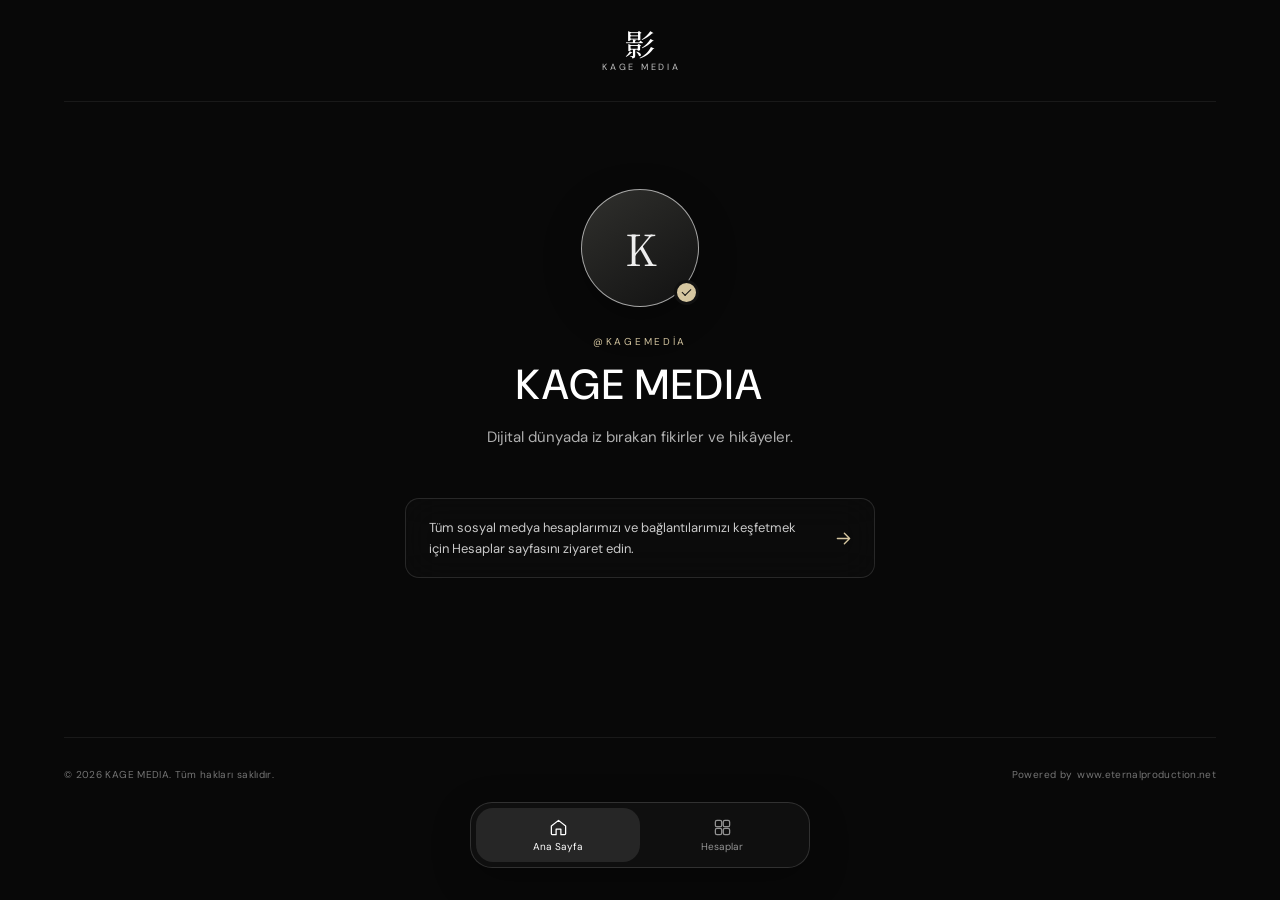
==== hesaplar/index.html @ 7bbf3222 "Add separate Instagram accounts page" ====
<!doctype html>
<html lang="tr">
  <head>
    <meta charset="UTF-8" />
    <meta name="viewport" content="width=device-width, initial-scale=1, viewport-fit=cover" />
    <meta name="theme-color" content="#080808" />
    <meta name="description" content="KAGE MEDIA resmi profil ve bağlantıları." />
    <meta property="og:type" content="website" />
    <meta property="og:title" content="KAGE MEDIA" />
    <meta property="og:description" content="KAGE MEDIA resmi profil ve bağlantıları." />
    <meta property="og:image" content="" />
    <link rel="icon" type="image/svg+xml" href="../assets/favicon.svg" />
    <link rel="preconnect" href="https://fonts.googleapis.com" />
    <link rel="preconnect" href="https://fonts.gstatic.com" crossorigin />
    <link href="https://fonts.googleapis.com/css2?family=DM+Sans:wght@400;500;600;700&family=Noto+Serif+JP:wght@500;600&display=swap" rel="stylesheet" />
    <link rel="stylesheet" href="../styles.css" />
    <title>KAGE MEDIA</title>
  </head>
  <body>
    <div class="backdrop" aria-hidden="true"></div>
    <div class="shade" aria-hidden="true"></div>
    <div class="page-shell">
      <header class="topbar">
        <a class="wordmark home-route" href="../" aria-label="Ana sayfa">
          <span class="wordmark-symbol"></span>
          <span class="wordmark-caption"></span>
        </a>
      </header>

      <main id="main-content" tabindex="-1">
        <section class="view" id="home-view" aria-labelledby="profile-name" data-view="home" hidden>
          <div class="hero">
            <div class="avatar-wrap">
              <div class="avatar-fallback" aria-hidden="true"></div>
              <img class="avatar" alt="" />
              <span class="verified-mark" aria-label="Doğrulanmış profil" hidden></span>
            </div>
            <p class="eyebrow profile-username"></p>
            <h1 id="profile-name" class="profile-name"></h1>
            <p class="profile-description"></p>
            <a class="discover-link accounts-route" href="./">
              <span class="discover-copy"></span>
              <span class="arrow-icon" aria-hidden="true"></span>
            </a>
          </div>
        </section>

        <section class="view is-active" id="accounts-view" aria-labelledby="accounts-title" data-view="accounts">
          <div class="accounts-heading">
            <p class="eyebrow accounts-kicker"></p>
            <h1 id="accounts-title" class="accounts-title"></h1>
            <p class="accounts-description"></p>
          </div>
          <div class="account-list" aria-live="polite"></div>
          <p class="empty-state" hidden></p>
        </section>
      </main>

      <footer class="site-footer">
        <span class="copyright"></span>
        <span class="powered-by-group">
          <span class="powered-label"></span>
          <a class="powered-by" target="_blank" rel="noreferrer"></a>
        </span>
      </footer>
    </div>

    <nav class="bottom-nav" aria-label="Ana gezinme">
      <a class="nav-item home-route" href="../">
        <span class="nav-icon home-icon" aria-hidden="true"></span>
        <span class="nav-label nav-home"></span>
      </a>
      <a class="nav-item is-selected accounts-route" href="./" aria-current="page">
        <span class="nav-icon accounts-icon" aria-hidden="true"></span>
        <span class="nav-label nav-accounts"></span>
      </a>
    </nav>
    <noscript>Bu sayfanın görüntülenmesi için JavaScript etkin olmalıdır.</noscript>
    <script type="module" src="../app.js"></script>
  </body>
</html>
---- styles.css ----
@import url("https://fonts.googleapis.com/css2?family=DM+Sans:wght@400;500;600;700&family=Noto+Serif+JP:wght@500;600&display=swap");
:root{color-scheme:dark;--background:#080808;--surface:#111;--text:#fff;--muted:#a0a0a0;--accent:#d5c6a0;--border:rgba(255,255,255,.12);font-family:"DM Sans",sans-serif;font-synthesis:none;text-rendering:optimizeLegibility;-webkit-font-smoothing:antialiased;font-optical-sizing:auto}
*{box-sizing:border-box}html{min-height:100%;background:var(--background);scroll-behavior:smooth}body{margin:0;min-height:100svh;color:var(--text);background:var(--background);overflow-x:hidden}.backdrop,.shade{position:fixed;inset:-3%;pointer-events:none}.backdrop{z-index:0;background-image:var(--bg-image);background-repeat:no-repeat;background-size:cover;background-position:var(--bg-x) var(--bg-y);transform:scale(var(--bg-zoom));filter:blur(var(--bg-blur)) saturate(var(--bg-saturation));will-change:transform}.shade{z-index:1;inset:0;background:rgba(8,8,8,var(--shade))}.page-shell{position:relative;z-index:2;min-height:100svh;max-width:1440px;margin:auto;padding:0 clamp(22px,5vw,76px) calc(90px + env(safe-area-inset-bottom,0px));display:flex;flex-direction:column}.topbar{height:102px;display:flex;align-items:center;justify-content:center;position:relative;border-bottom:1px solid rgba(255,255,255,.07)}.wordmark{color:var(--text);text-decoration:none;display:flex;flex-direction:column;align-items:center;gap:3px}.wordmark-symbol{font-family:"Noto Serif JP",serif;font-size:30px;line-height:1;font-weight:500;letter-spacing:.02em}.wordmark-caption{font-size:9px;letter-spacing:.3em;margin-left:.3em;color:rgba(255,255,255,.75)}main{flex:1;display:grid;place-items:center;padding:58px 0 74px}.view{width:100%;animation:appear .48s ease both}.view[hidden]{display:none}.hero{max-width:530px;margin:0 auto;text-align:center;display:flex;flex-direction:column;align-items:center}.avatar-wrap{width:118px;height:118px;position:relative;margin-bottom:27px}.avatar,.avatar-fallback{position:absolute;inset:0;width:100%;height:100%;border-radius:50%;object-fit:cover;border:1px solid rgba(255,255,255,.6);box-shadow:0 12px 38px rgba(0,0,0,.3)}.avatar-fallback{display:grid;place-items:center;background:linear-gradient(145deg,#30302d,#111);color:#eee;font-family:"Noto Serif JP",serif;font-size:43px}.avatar[hidden]{display:none}.verified-mark{position:absolute;width:25px;height:25px;right:0;bottom:2px;border-radius:50%;display:grid;place-items:center;background:var(--accent);color:#111;border:3px solid #111}.verified-mark[hidden]{display:none}.verified-mark:after{content:"";width:8px;height:4px;border-left:1.5px solid;border-bottom:1.5px solid;transform:rotate(-45deg) translate(1px,-1px)}.eyebrow{font-size:10px;line-height:1.5;letter-spacing:.27em;color:var(--accent);margin:0 0 12px;text-transform:uppercase}.profile-username:empty{display:none}.profile-name{font-size:clamp(28px,5vw,42px);line-height:1.12;letter-spacing:.045em;font-weight:500;margin:0}.profile-description{max-width:410px;margin:16px 0 0;color:rgba(255,255,255,.68);font-size:15px;line-height:1.8}.discover-link{margin-top:47px;width:min(100%,470px);min-height:78px;padding:18px 20px 18px 23px;border:1px solid var(--border);border-radius:14px;background:rgba(15,15,15,.48);backdrop-filter:blur(18px);-webkit-backdrop-filter:blur(18px);color:var(--text);display:flex;align-items:center;justify-content:space-between;gap:20px;text-align:left;font:inherit;text-decoration:none;cursor:pointer;transition:background .2s,border-color .2s,transform .2s}.discover-link:hover{background:rgba(255,255,255,.08);border-color:rgba(255,255,255,.3);transform:translateY(-2px)}.discover-copy{font-size:13px;line-height:1.65;color:rgba(255,255,255,.78)}.arrow-icon{width:21px;height:21px;flex:0 0 21px;color:var(--accent)}.arrow-icon svg,.nav-icon svg,.account-icon svg,.account-arrow svg,.account-verified svg{width:100%;height:100%}.accounts-heading{text-align:center;margin:0 auto 33px}.accounts-title{font-size:clamp(30px,5vw,42px);font-weight:500;letter-spacing:.015em;margin:0}.accounts-description{font-size:14px;line-height:1.7;color:rgba(255,255,255,.62);margin:12px auto 0;max-width:430px}.account-list{width:min(100%,520px);margin:0 auto;display:grid;gap:11px}.account-card{min-height:78px;padding:15px 19px;display:flex;align-items:center;gap:16px;text-decoration:none;color:var(--text);border:1px solid var(--border);border-radius:14px;background:rgba(17,17,17,.59);backdrop-filter:blur(18px);-webkit-backdrop-filter:blur(18px);transition:transform .2s,border-color .2s,background .2s}.account-card:hover{transform:translateY(-2px);border-color:rgba(255,255,255,.3);background:rgba(255,255,255,.08)}.account-icon{width:40px;height:40px;flex:0 0 40px;display:grid;place-items:center;color:var(--accent);border:1px solid var(--border);border-radius:50%;padding:10px}.account-details{display:flex;flex-direction:column;gap:4px;min-width:0;flex:1}.account-platform{display:flex;align-items:center;gap:7px;font-size:14px;font-weight:600}.account-subtitle{font-size:12px;color:var(--muted);overflow:hidden;text-overflow:ellipsis;white-space:nowrap}.account-arrow{width:17px;height:17px;color:rgba(255,255,255,.45)}.account-verified{color:var(--accent);width:14px;height:14px}.empty-state{width:min(100%,520px);margin:0 auto;padding:25px;text-align:center;color:var(--muted);border:1px solid var(--border);border-radius:14px;background:rgba(17,17,17,.42);font-size:13px}.site-footer{min-height:73px;display:flex;justify-content:space-between;align-items:center;border-top:1px solid rgba(255,255,255,.07);gap:18px;padding-bottom:env(safe-area-inset-bottom,0px);font-size:10px;letter-spacing:.035em;color:rgba(255,255,255,.44)}.powered-by-group{display:flex;align-items:center;gap:5px}.powered-by,.powered-label{color:inherit;text-decoration:none}.powered-by:hover{color:var(--text)}.powered-by[hidden]{display:none}.bottom-nav{position:fixed;z-index:5;bottom:calc(20px + env(safe-area-inset-bottom,0px));left:50%;transform:translateX(-50%);width:min(340px,calc(100% - 36px));height:66px;border:1px solid rgba(255,255,255,.14);border-radius:22px;background:rgba(19,19,19,.77);backdrop-filter:blur(24px);-webkit-backdrop-filter:blur(24px);display:grid;grid-template-columns:1fr 1fr;padding:5px;box-shadow:0 12px 38px rgba(0,0,0,.28)}.nav-item{border:0;border-radius:17px;background:transparent;color:rgba(255,255,255,.55);display:flex;flex-direction:column;align-items:center;justify-content:center;gap:4px;font:inherit;text-decoration:none;cursor:pointer;transition:background .2s,color .2s}.nav-item.is-selected{background:rgba(255,255,255,.095);color:var(--text)}.nav-icon{width:19px;height:19px}.nav-label{font-size:10px;line-height:1.2}.nav-item:focus-visible,.discover-link:focus-visible,.account-card:focus-visible{outline:2px solid var(--accent);outline-offset:3px}noscript{position:relative;z-index:6;color:var(--text);text-align:center;padding:20px}
@keyframes appear{from{opacity:0;transform:translateY(7px)}to{opacity:1;transform:translateY(0)}}
@media(min-width:900px){main{padding-bottom:110px}.bottom-nav{bottom:32px}.hero{transform:translateY(-10px)}}
@media(max-width:600px){.page-shell{padding:0 23px calc(90px + env(safe-area-inset-bottom,0px))}.topbar{height:82px}main{padding:48px 0 122px}.avatar-wrap{width:104px;height:104px;margin-bottom:24px}.profile-name{font-size:30px}.profile-description{font-size:14px;margin-top:13px}.discover-link{margin-top:35px;padding:16px 17px;min-height:74px}.discover-copy{font-size:12px}.accounts-heading{margin-bottom:25px}.accounts-title{font-size:32px}.accounts-description{font-size:13px}.site-footer{font-size:9px;min-height:59px;padding-bottom:env(safe-area-inset-bottom,0px)}.bottom-nav{bottom:calc(12px + env(safe-area-inset-bottom,0px));height:64px}}
@media(prefers-reduced-motion:reduce){*,*::before,*::after{scroll-behavior:auto!important;animation-duration:.01ms!important;animation-iteration-count:1!important;transition-duration:.01ms!important}}
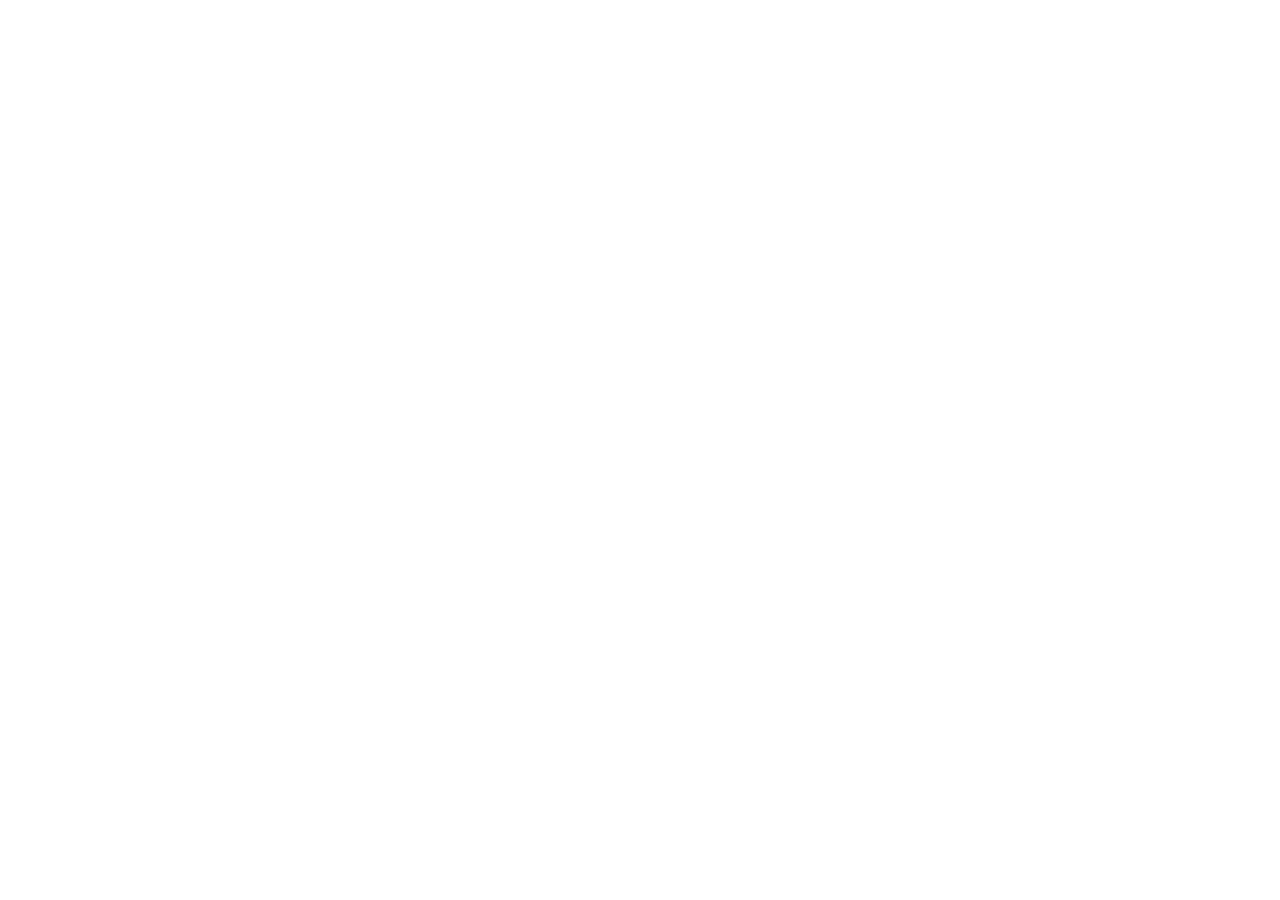
==== commit dc6c55d0: "Fix account page asset paths" ====
--- a/hesaplar/index.html
+++ b/hesaplar/index.html
@@ -3,17 +3,25 @@
   <head>
     <meta charset="UTF-8" />
     <meta name="viewport" content="width=device-width, initial-scale=1, viewport-fit=cover" />
+    <script>
+      (() => {
+        const rootPath = location.pathname.replace(/hesaplar\/?$/, "");
+        const base = document.createElement("base");
+        base.href = `${location.origin}${rootPath.endsWith("/") ? rootPath : `${rootPath}/`}`;
+        document.head.append(base);
+      })();
+    </script>
     <meta name="theme-color" content="#080808" />
     <meta name="description" content="KAGE MEDIA resmi profil ve bağlantıları." />
     <meta property="og:type" content="website" />
     <meta property="og:title" content="KAGE MEDIA" />
     <meta property="og:description" content="KAGE MEDIA resmi profil ve bağlantıları." />
     <meta property="og:image" content="" />
-    <link rel="icon" type="image/svg+xml" href="../assets/favicon.svg" />
+    <link rel="icon" type="image/svg+xml" href="assets/favicon.svg" />
     <link rel="preconnect" href="https://fonts.googleapis.com" />
     <link rel="preconnect" href="https://fonts.gstatic.com" crossorigin />
     <link href="https://fonts.googleapis.com/css2?family=DM+Sans:wght@400;500;600;700&family=Noto+Serif+JP:wght@500;600&display=swap" rel="stylesheet" />
-    <link rel="stylesheet" href="../styles.css" />
+    <link rel="stylesheet" href="styles.css" />
     <title>KAGE MEDIA</title>
   </head>
   <body>
@@ -21,7 +29,7 @@
     <div class="shade" aria-hidden="true"></div>
     <div class="page-shell">
       <header class="topbar">
-        <a class="wordmark home-route" href="../" aria-label="Ana sayfa">
+        <a class="wordmark home-route" href="./" aria-label="Ana sayfa">
           <span class="wordmark-symbol"></span>
           <span class="wordmark-caption"></span>
         </a>
@@ -38,7 +46,7 @@
             <p class="eyebrow profile-username"></p>
             <h1 id="profile-name" class="profile-name"></h1>
             <p class="profile-description"></p>
-            <a class="discover-link accounts-route" href="./">
+            <a class="discover-link accounts-route" href="hesaplar/">
               <span class="discover-copy"></span>
               <span class="arrow-icon" aria-hidden="true"></span>
             </a>
@@ -66,16 +74,16 @@
     </div>
 
     <nav class="bottom-nav" aria-label="Ana gezinme">
-      <a class="nav-item home-route" href="../">
+      <a class="nav-item home-route" href="./">
         <span class="nav-icon home-icon" aria-hidden="true"></span>
         <span class="nav-label nav-home"></span>
       </a>
-      <a class="nav-item is-selected accounts-route" href="./" aria-current="page">
+      <a class="nav-item is-selected accounts-route" href="hesaplar/" aria-current="page">
         <span class="nav-icon accounts-icon" aria-hidden="true"></span>
         <span class="nav-label nav-accounts"></span>
       </a>
     </nav>
     <noscript>Bu sayfanın görüntülenmesi için JavaScript etkin olmalıdır.</noscript>
-    <script type="module" src="../app.js"></script>
+    <script type="module" src="app.js"></script>
   </body>
 </html>
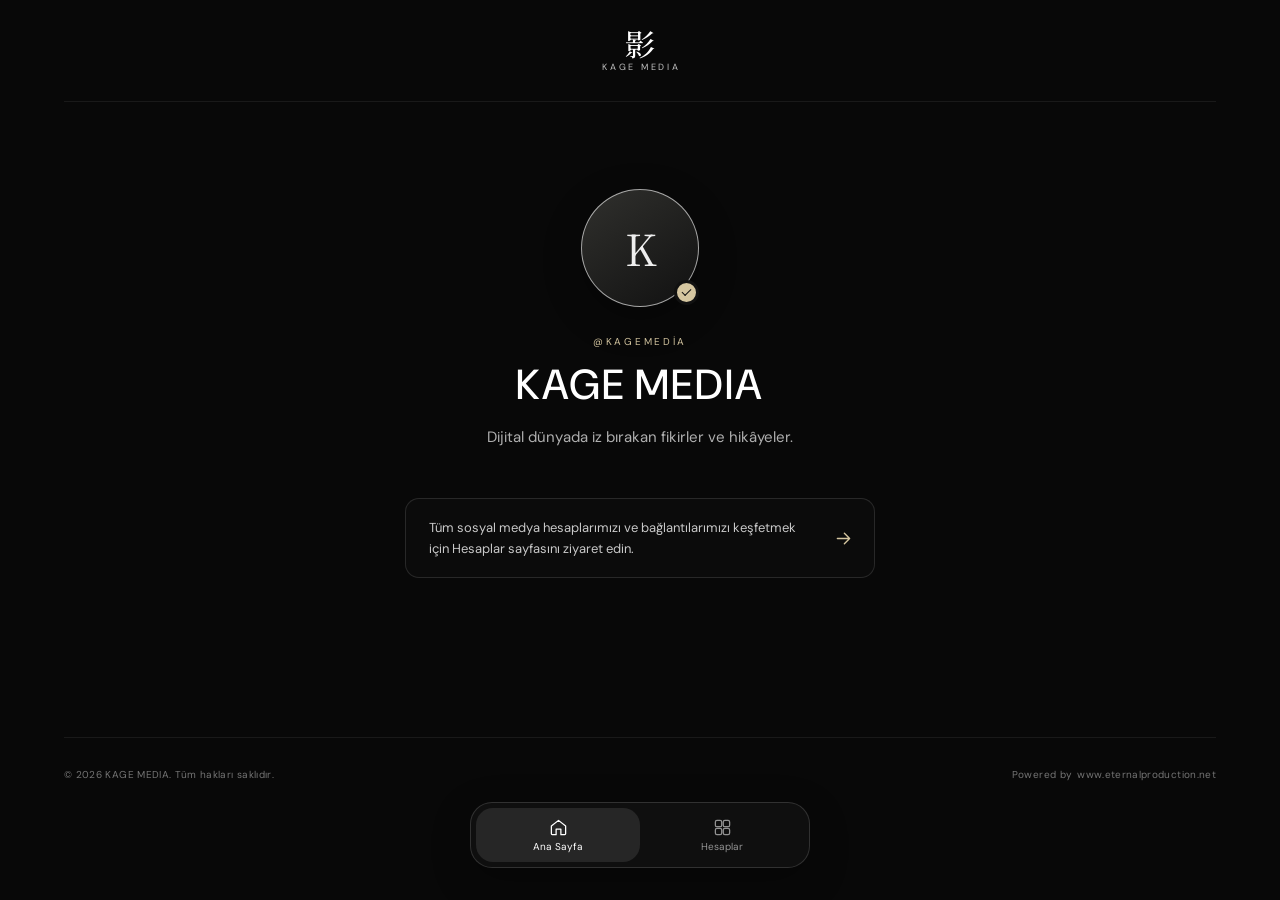
==== commit ac1f6d52: "Fix account page asset paths" ====
--- a/hesaplar/index.html
+++ b/hesaplar/index.html
@@ -1,89 +1,82 @@
-<!doctype html>
-<html lang="tr">
-  <head>
-    <meta charset="UTF-8" />
-    <meta name="viewport" content="width=device-width, initial-scale=1, viewport-fit=cover" />
-    <script>
-      (() => {
-        const rootPath = location.pathname.replace(/hesaplar\/?$/, "");
-        const base = document.createElement("base");
-        base.href = `${location.origin}${rootPath.endsWith("/") ? rootPath : `${rootPath}/`}`;
-        document.head.append(base);
-      })();
-    </script>
-    <meta name="theme-color" content="#080808" />
-    <meta name="description" content="KAGE MEDIA resmi profil ve bağlantıları." />
-    <meta property="og:type" content="website" />
-    <meta property="og:title" content="KAGE MEDIA" />
-    <meta property="og:description" content="KAGE MEDIA resmi profil ve bağlantıları." />
-    <meta property="og:image" content="" />
-    <link rel="icon" type="image/svg+xml" href="assets/favicon.svg" />
-    <link rel="preconnect" href="https://fonts.googleapis.com" />
-    <link rel="preconnect" href="https://fonts.gstatic.com" crossorigin />
-    <link href="https://fonts.googleapis.com/css2?family=DM+Sans:wght@400;500;600;700&family=Noto+Serif+JP:wght@500;600&display=swap" rel="stylesheet" />
-    <link rel="stylesheet" href="styles.css" />
-    <title>KAGE MEDIA</title>
-  </head>
-  <body>
-    <div class="backdrop" aria-hidden="true"></div>
-    <div class="shade" aria-hidden="true"></div>
-    <div class="page-shell">
-      <header class="topbar">
-        <a class="wordmark home-route" href="./" aria-label="Ana sayfa">
-          <span class="wordmark-symbol"></span>
-          <span class="wordmark-caption"></span>
-        </a>
-      </header>
-
-      <main id="main-content" tabindex="-1">
-        <section class="view" id="home-view" aria-labelledby="profile-name" data-view="home" hidden>
-          <div class="hero">
-            <div class="avatar-wrap">
-              <div class="avatar-fallback" aria-hidden="true"></div>
-              <img class="avatar" alt="" />
-              <span class="verified-mark" aria-label="Doğrulanmış profil" hidden></span>
-            </div>
-            <p class="eyebrow profile-username"></p>
-            <h1 id="profile-name" class="profile-name"></h1>
-            <p class="profile-description"></p>
-            <a class="discover-link accounts-route" href="hesaplar/">
-              <span class="discover-copy"></span>
-              <span class="arrow-icon" aria-hidden="true"></span>
-            </a>
-          </div>
-        </section>
-
-        <section class="view is-active" id="accounts-view" aria-labelledby="accounts-title" data-view="accounts">
-          <div class="accounts-heading">
-            <p class="eyebrow accounts-kicker"></p>
-            <h1 id="accounts-title" class="accounts-title"></h1>
-            <p class="accounts-description"></p>
-          </div>
-          <div class="account-list" aria-live="polite"></div>
-          <p class="empty-state" hidden></p>
-        </section>
-      </main>
-
-      <footer class="site-footer">
-        <span class="copyright"></span>
-        <span class="powered-by-group">
-          <span class="powered-label"></span>
-          <a class="powered-by" target="_blank" rel="noreferrer"></a>
-        </span>
-      </footer>
-    </div>
-
-    <nav class="bottom-nav" aria-label="Ana gezinme">
-      <a class="nav-item home-route" href="./">
-        <span class="nav-icon home-icon" aria-hidden="true"></span>
-        <span class="nav-label nav-home"></span>
-      </a>
-      <a class="nav-item is-selected accounts-route" href="hesaplar/" aria-current="page">
-        <span class="nav-icon accounts-icon" aria-hidden="true"></span>
-        <span class="nav-label nav-accounts"></span>
-      </a>
-    </nav>
-    <noscript>Bu sayfanın görüntülenmesi için JavaScript etkin olmalıdır.</noscript>
-    <script type="module" src="app.js"></script>
-  </body>
-</html>
+<!doctype html>
+<html lang="tr">
+  <head>
+    <meta charset="UTF-8" />
+    <meta name="viewport" content="width=device-width, initial-scale=1, viewport-fit=cover" />
+    <meta name="theme-color" content="#080808" />
+    <meta name="description" content="KAGE MEDIA resmi profil ve bağlantıları." />
+    <meta property="og:type" content="website" />
+    <meta property="og:title" content="KAGE MEDIA" />
+    <meta property="og:description" content="KAGE MEDIA resmi profil ve bağlantıları." />
+    <meta property="og:image" content="" />
+    <link rel="icon" type="image/svg+xml" href="../assets/favicon.svg" />
+    <link rel="preconnect" href="https://fonts.googleapis.com" />
+    <link rel="preconnect" href="https://fonts.gstatic.com" crossorigin />
+    <link href="https://fonts.googleapis.com/css2?family=DM+Sans:wght@400;500;600;700&family=Noto+Serif+JP:wght@500;600&display=swap" rel="stylesheet" />
+    <link rel="stylesheet" href="../styles.css" />
+    <title>KAGE MEDIA</title>
+  </head>
+  <body>
+    <div class="backdrop" aria-hidden="true"></div>
+    <div class="shade" aria-hidden="true"></div>
+    <div class="page-shell">
+      <header class="topbar">
+        <a class="wordmark home-route" href="../" aria-label="Ana sayfa">
+          <span class="wordmark-symbol"></span>
+          <span class="wordmark-caption"></span>
+        </a>
+      </header>
+
+      <main id="main-content" tabindex="-1">
+        <section class="view" id="home-view" aria-labelledby="profile-name" data-view="home" hidden>
+          <div class="hero">
+            <div class="avatar-wrap">
+              <div class="avatar-fallback" aria-hidden="true"></div>
+              <img class="avatar" alt="" />
+              <span class="verified-mark" aria-label="Doğrulanmış profil" hidden></span>
+            </div>
+            <p class="eyebrow profile-username"></p>
+            <h1 id="profile-name" class="profile-name"></h1>
+            <p class="profile-description"></p>
+            <a class="discover-link accounts-route" href="./">
+              <span class="discover-copy"></span>
+              <span class="arrow-icon" aria-hidden="true"></span>
+            </a>
+          </div>
+        </section>
+
+        <section class="view is-active" id="accounts-view" aria-labelledby="accounts-title" data-view="accounts">
+          <div class="accounts-heading">
+            <p class="eyebrow accounts-kicker"></p>
+            <h1 id="accounts-title" class="accounts-title"></h1>
+            <p class="accounts-description"></p>
+          </div>
+          <div class="account-list" aria-live="polite"></div>
+          <p class="empty-state" hidden></p>
+        </section>
+      </main>
+
+      <footer class="site-footer">
+        <span class="copyright"></span>
+        <span class="powered-by-group">
+          <span class="powered-label"></span>
+          <a class="powered-by" target="_blank" rel="noreferrer"></a>
+        </span>
+      </footer>
+    </div>
+
+    <nav class="bottom-nav" aria-label="Ana gezinme">
+      <a class="nav-item home-route" href="../">
+        <span class="nav-icon home-icon" aria-hidden="true"></span>
+        <span class="nav-label nav-home"></span>
+      </a>
+      <a class="nav-item is-selected accounts-route" href="./" aria-current="page">
+        <span class="nav-icon accounts-icon" aria-hidden="true"></span>
+        <span class="nav-label nav-accounts"></span>
+      </a>
+    </nav>
+    <noscript>Bu sayfanın görüntülenmesi için JavaScript etkin olmalıdır.</noscript>
+    <script type="module" src="../app.js"></script>
+  </body>
+</html>
+
--- a/styles.css
+++ b/styles.css
@@ -0,0 +1,7 @@
+@import url("https://fonts.googleapis.com/css2?family=DM+Sans:wght@400;500;600;700&family=Noto+Serif+JP:wght@500;600&display=swap");
+:root{color-scheme:dark;--background:#080808;--surface:#111;--text:#fff;--muted:#a0a0a0;--accent:#d5c6a0;--border:rgba(255,255,255,.12);font-family:"DM Sans",sans-serif;font-synthesis:none;text-rendering:optimizeLegibility;-webkit-font-smoothing:antialiased;font-optical-sizing:auto}
+*{box-sizing:border-box}html{min-height:100%;background:var(--background);scroll-behavior:smooth}body{margin:0;min-height:100svh;color:var(--text);background:var(--background);overflow-x:hidden}.backdrop,.shade{position:fixed;inset:-3%;pointer-events:none}.backdrop{z-index:0;background-image:var(--bg-image);background-repeat:no-repeat;background-size:cover;background-position:var(--bg-x) var(--bg-y);transform:scale(var(--bg-zoom));filter:blur(var(--bg-blur)) saturate(var(--bg-saturation));will-change:transform}.shade{z-index:1;inset:0;background:rgba(8,8,8,var(--shade))}.page-shell{position:relative;z-index:2;min-height:100svh;max-width:1440px;margin:auto;padding:0 clamp(22px,5vw,76px) calc(90px + env(safe-area-inset-bottom,0px));display:flex;flex-direction:column}.topbar{height:102px;display:flex;align-items:center;justify-content:center;position:relative;border-bottom:1px solid rgba(255,255,255,.07)}.wordmark{color:var(--text);text-decoration:none;display:flex;flex-direction:column;align-items:center;gap:3px}.wordmark-symbol{font-family:"Noto Serif JP",serif;font-size:30px;line-height:1;font-weight:500;letter-spacing:.02em}.wordmark-caption{font-size:9px;letter-spacing:.3em;margin-left:.3em;color:rgba(255,255,255,.75)}main{flex:1;display:grid;place-items:center;padding:58px 0 74px}.view{width:100%;animation:appear .48s ease both}.view[hidden]{display:none}.hero{max-width:530px;margin:0 auto;text-align:center;display:flex;flex-direction:column;align-items:center}.avatar-wrap{width:118px;height:118px;position:relative;margin-bottom:27px}.avatar,.avatar-fallback{position:absolute;inset:0;width:100%;height:100%;border-radius:50%;object-fit:cover;border:1px solid rgba(255,255,255,.6);box-shadow:0 12px 38px rgba(0,0,0,.3)}.avatar-fallback{display:grid;place-items:center;background:linear-gradient(145deg,#30302d,#111);color:#eee;font-family:"Noto Serif JP",serif;font-size:43px}.avatar[hidden]{display:none}.verified-mark{position:absolute;width:25px;height:25px;right:0;bottom:2px;border-radius:50%;display:grid;place-items:center;background:var(--accent);color:#111;border:3px solid #111}.verified-mark[hidden]{display:none}.verified-mark:after{content:"";width:8px;height:4px;border-left:1.5px solid;border-bottom:1.5px solid;transform:rotate(-45deg) translate(1px,-1px)}.eyebrow{font-size:10px;line-height:1.5;letter-spacing:.27em;color:var(--accent);margin:0 0 12px;text-transform:uppercase}.profile-username:empty{display:none}.profile-name{font-size:clamp(28px,5vw,42px);line-height:1.12;letter-spacing:.045em;font-weight:500;margin:0}.profile-description{max-width:410px;margin:16px 0 0;color:rgba(255,255,255,.68);font-size:15px;line-height:1.8}.discover-link{margin-top:47px;width:min(100%,470px);min-height:78px;padding:18px 20px 18px 23px;border:1px solid var(--border);border-radius:14px;background:rgba(15,15,15,.48);backdrop-filter:blur(18px);-webkit-backdrop-filter:blur(18px);color:var(--text);display:flex;align-items:center;justify-content:space-between;gap:20px;text-align:left;font:inherit;text-decoration:none;cursor:pointer;transition:background .2s,border-color .2s,transform .2s}.discover-link:hover{background:rgba(255,255,255,.08);border-color:rgba(255,255,255,.3);transform:translateY(-2px)}.discover-copy{font-size:13px;line-height:1.65;color:rgba(255,255,255,.78)}.arrow-icon{width:21px;height:21px;flex:0 0 21px;color:var(--accent)}.arrow-icon svg,.nav-icon svg,.account-icon svg,.account-arrow svg,.account-verified svg{width:100%;height:100%}.accounts-heading{text-align:center;margin:0 auto 33px}.accounts-title{font-size:clamp(30px,5vw,42px);font-weight:500;letter-spacing:.015em;margin:0}.accounts-description{font-size:14px;line-height:1.7;color:rgba(255,255,255,.62);margin:12px auto 0;max-width:430px}.account-list{width:min(100%,520px);margin:0 auto;display:grid;gap:11px}.account-card{min-height:78px;padding:15px 19px;display:flex;align-items:center;gap:16px;text-decoration:none;color:var(--text);border:1px solid var(--border);border-radius:14px;background:rgba(17,17,17,.59);backdrop-filter:blur(18px);-webkit-backdrop-filter:blur(18px);transition:transform .2s,border-color .2s,background .2s}.account-card:hover{transform:translateY(-2px);border-color:rgba(255,255,255,.3);background:rgba(255,255,255,.08)}.account-icon{width:40px;height:40px;flex:0 0 40px;display:grid;place-items:center;color:var(--accent);border:1px solid var(--border);border-radius:50%;padding:10px}.account-details{display:flex;flex-direction:column;gap:4px;min-width:0;flex:1}.account-platform{display:flex;align-items:center;gap:7px;font-size:14px;font-weight:600}.account-subtitle{font-size:12px;color:var(--muted);overflow:hidden;text-overflow:ellipsis;white-space:nowrap}.account-arrow{width:17px;height:17px;color:rgba(255,255,255,.45)}.account-verified{color:var(--accent);width:14px;height:14px}.empty-state{width:min(100%,520px);margin:0 auto;padding:25px;text-align:center;color:var(--muted);border:1px solid var(--border);border-radius:14px;background:rgba(17,17,17,.42);font-size:13px}.site-footer{min-height:73px;display:flex;justify-content:space-between;align-items:center;border-top:1px solid rgba(255,255,255,.07);gap:18px;padding-bottom:env(safe-area-inset-bottom,0px);font-size:10px;letter-spacing:.035em;color:rgba(255,255,255,.44)}.powered-by-group{display:flex;align-items:center;gap:5px}.powered-by,.powered-label{color:inherit;text-decoration:none}.powered-by:hover{color:var(--text)}.powered-by[hidden]{display:none}.bottom-nav{position:fixed;z-index:5;bottom:calc(20px + env(safe-area-inset-bottom,0px));left:50%;transform:translateX(-50%);width:min(340px,calc(100% - 36px));height:66px;border:1px solid rgba(255,255,255,.14);border-radius:22px;background:rgba(19,19,19,.77);backdrop-filter:blur(24px);-webkit-backdrop-filter:blur(24px);display:grid;grid-template-columns:1fr 1fr;padding:5px;box-shadow:0 12px 38px rgba(0,0,0,.28)}.nav-item{border:0;border-radius:17px;background:transparent;color:rgba(255,255,255,.55);display:flex;flex-direction:column;align-items:center;justify-content:center;gap:4px;font:inherit;text-decoration:none;cursor:pointer;transition:background .2s,color .2s}.nav-item.is-selected{background:rgba(255,255,255,.095);color:var(--text)}.nav-icon{width:19px;height:19px}.nav-label{font-size:10px;line-height:1.2}.nav-item:focus-visible,.discover-link:focus-visible,.account-card:focus-visible{outline:2px solid var(--accent);outline-offset:3px}noscript{position:relative;z-index:6;color:var(--text);text-align:center;padding:20px}
+@keyframes appear{from{opacity:0;transform:translateY(7px)}to{opacity:1;transform:translateY(0)}}
+@media(min-width:900px){main{padding-bottom:110px}.bottom-nav{bottom:32px}.hero{transform:translateY(-10px)}}
+@media(max-width:600px){.page-shell{padding:0 23px calc(90px + env(safe-area-inset-bottom,0px))}.topbar{height:82px}main{padding:48px 0 122px}.avatar-wrap{width:104px;height:104px;margin-bottom:24px}.profile-name{font-size:30px}.profile-description{font-size:14px;margin-top:13px}.discover-link{margin-top:35px;padding:16px 17px;min-height:74px}.discover-copy{font-size:12px}.accounts-heading{margin-bottom:25px}.accounts-title{font-size:32px}.accounts-description{font-size:13px}.site-footer{font-size:9px;min-height:59px;padding-bottom:env(safe-area-inset-bottom,0px)}.bottom-nav{bottom:calc(12px + env(safe-area-inset-bottom,0px));height:64px}}
+@media(prefers-reduced-motion:reduce){*,*::before,*::after{scroll-behavior:auto!important;animation-duration:.01ms!important;animation-iteration-count:1!important;transition-duration:.01ms!important}}
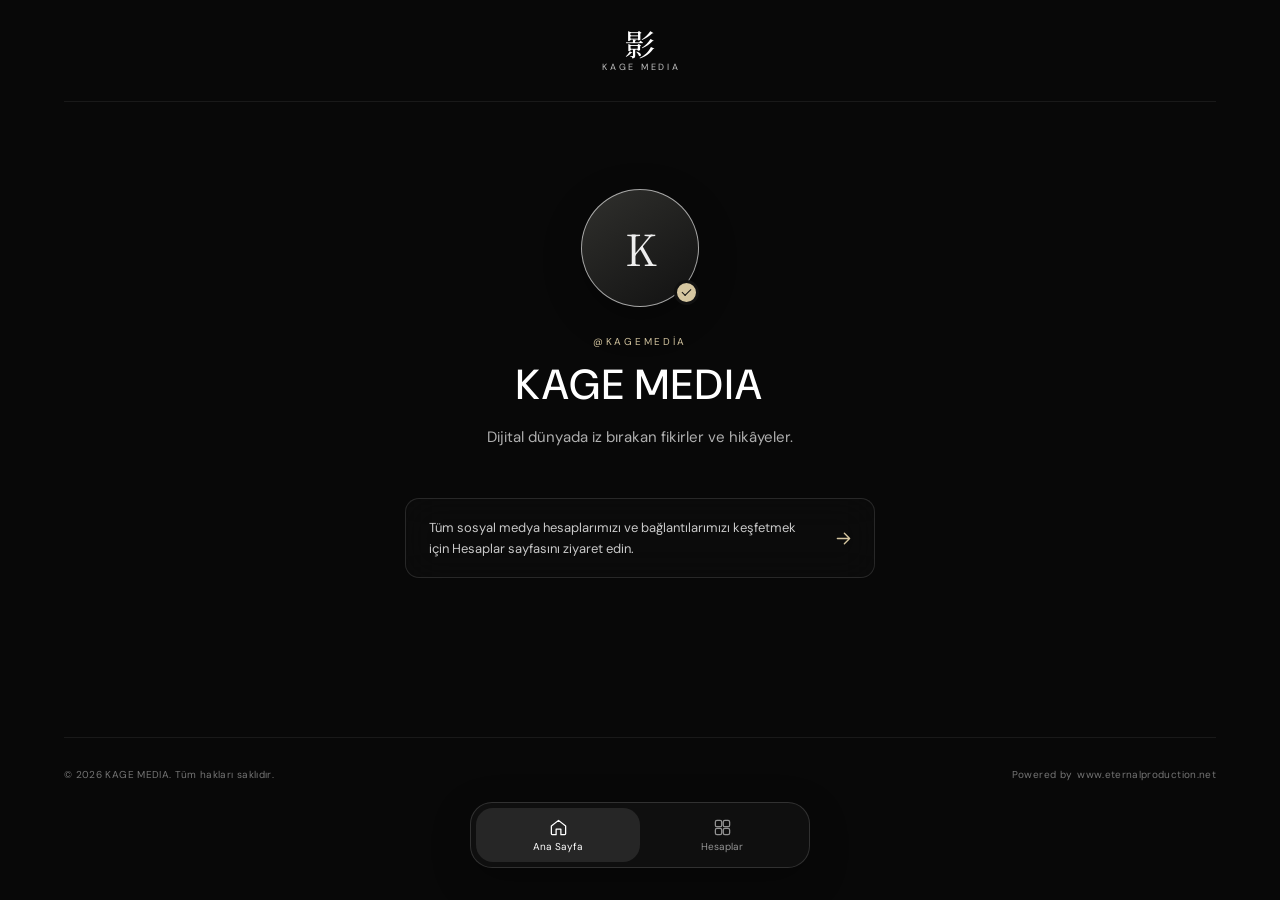
==== commit 763f20b7: "Extract fixed KAGE MEDIA site files" ====
--- a/hesaplar/index.html
+++ b/hesaplar/index.html
@@ -79,4 +79,3 @@
     <script type="module" src="../app.js"></script>
   </body>
 </html>
-
--- a/styles.css
+++ b/styles.css
@@ -1,7 +1,7 @@
 @import url("https://fonts.googleapis.com/css2?family=DM+Sans:wght@400;500;600;700&family=Noto+Serif+JP:wght@500;600&display=swap");
 :root{color-scheme:dark;--background:#080808;--surface:#111;--text:#fff;--muted:#a0a0a0;--accent:#d5c6a0;--border:rgba(255,255,255,.12);font-family:"DM Sans",sans-serif;font-synthesis:none;text-rendering:optimizeLegibility;-webkit-font-smoothing:antialiased;font-optical-sizing:auto}
-*{box-sizing:border-box}html{min-height:100%;background:var(--background);scroll-behavior:smooth}body{margin:0;min-height:100svh;color:var(--text);background:var(--background);overflow-x:hidden}.backdrop,.shade{position:fixed;inset:-3%;pointer-events:none}.backdrop{z-index:0;background-image:var(--bg-image);background-repeat:no-repeat;background-size:cover;background-position:var(--bg-x) var(--bg-y);transform:scale(var(--bg-zoom));filter:blur(var(--bg-blur)) saturate(var(--bg-saturation));will-change:transform}.shade{z-index:1;inset:0;background:rgba(8,8,8,var(--shade))}.page-shell{position:relative;z-index:2;min-height:100svh;max-width:1440px;margin:auto;padding:0 clamp(22px,5vw,76px) calc(90px + env(safe-area-inset-bottom,0px));display:flex;flex-direction:column}.topbar{height:102px;display:flex;align-items:center;justify-content:center;position:relative;border-bottom:1px solid rgba(255,255,255,.07)}.wordmark{color:var(--text);text-decoration:none;display:flex;flex-direction:column;align-items:center;gap:3px}.wordmark-symbol{font-family:"Noto Serif JP",serif;font-size:30px;line-height:1;font-weight:500;letter-spacing:.02em}.wordmark-caption{font-size:9px;letter-spacing:.3em;margin-left:.3em;color:rgba(255,255,255,.75)}main{flex:1;display:grid;place-items:center;padding:58px 0 74px}.view{width:100%;animation:appear .48s ease both}.view[hidden]{display:none}.hero{max-width:530px;margin:0 auto;text-align:center;display:flex;flex-direction:column;align-items:center}.avatar-wrap{width:118px;height:118px;position:relative;margin-bottom:27px}.avatar,.avatar-fallback{position:absolute;inset:0;width:100%;height:100%;border-radius:50%;object-fit:cover;border:1px solid rgba(255,255,255,.6);box-shadow:0 12px 38px rgba(0,0,0,.3)}.avatar-fallback{display:grid;place-items:center;background:linear-gradient(145deg,#30302d,#111);color:#eee;font-family:"Noto Serif JP",serif;font-size:43px}.avatar[hidden]{display:none}.verified-mark{position:absolute;width:25px;height:25px;right:0;bottom:2px;border-radius:50%;display:grid;place-items:center;background:var(--accent);color:#111;border:3px solid #111}.verified-mark[hidden]{display:none}.verified-mark:after{content:"";width:8px;height:4px;border-left:1.5px solid;border-bottom:1.5px solid;transform:rotate(-45deg) translate(1px,-1px)}.eyebrow{font-size:10px;line-height:1.5;letter-spacing:.27em;color:var(--accent);margin:0 0 12px;text-transform:uppercase}.profile-username:empty{display:none}.profile-name{font-size:clamp(28px,5vw,42px);line-height:1.12;letter-spacing:.045em;font-weight:500;margin:0}.profile-description{max-width:410px;margin:16px 0 0;color:rgba(255,255,255,.68);font-size:15px;line-height:1.8}.discover-link{margin-top:47px;width:min(100%,470px);min-height:78px;padding:18px 20px 18px 23px;border:1px solid var(--border);border-radius:14px;background:rgba(15,15,15,.48);backdrop-filter:blur(18px);-webkit-backdrop-filter:blur(18px);color:var(--text);display:flex;align-items:center;justify-content:space-between;gap:20px;text-align:left;font:inherit;text-decoration:none;cursor:pointer;transition:background .2s,border-color .2s,transform .2s}.discover-link:hover{background:rgba(255,255,255,.08);border-color:rgba(255,255,255,.3);transform:translateY(-2px)}.discover-copy{font-size:13px;line-height:1.65;color:rgba(255,255,255,.78)}.arrow-icon{width:21px;height:21px;flex:0 0 21px;color:var(--accent)}.arrow-icon svg,.nav-icon svg,.account-icon svg,.account-arrow svg,.account-verified svg{width:100%;height:100%}.accounts-heading{text-align:center;margin:0 auto 33px}.accounts-title{font-size:clamp(30px,5vw,42px);font-weight:500;letter-spacing:.015em;margin:0}.accounts-description{font-size:14px;line-height:1.7;color:rgba(255,255,255,.62);margin:12px auto 0;max-width:430px}.account-list{width:min(100%,520px);margin:0 auto;display:grid;gap:11px}.account-card{min-height:78px;padding:15px 19px;display:flex;align-items:center;gap:16px;text-decoration:none;color:var(--text);border:1px solid var(--border);border-radius:14px;background:rgba(17,17,17,.59);backdrop-filter:blur(18px);-webkit-backdrop-filter:blur(18px);transition:transform .2s,border-color .2s,background .2s}.account-card:hover{transform:translateY(-2px);border-color:rgba(255,255,255,.3);background:rgba(255,255,255,.08)}.account-icon{width:40px;height:40px;flex:0 0 40px;display:grid;place-items:center;color:var(--accent);border:1px solid var(--border);border-radius:50%;padding:10px}.account-details{display:flex;flex-direction:column;gap:4px;min-width:0;flex:1}.account-platform{display:flex;align-items:center;gap:7px;font-size:14px;font-weight:600}.account-subtitle{font-size:12px;color:var(--muted);overflow:hidden;text-overflow:ellipsis;white-space:nowrap}.account-arrow{width:17px;height:17px;color:rgba(255,255,255,.45)}.account-verified{color:var(--accent);width:14px;height:14px}.empty-state{width:min(100%,520px);margin:0 auto;padding:25px;text-align:center;color:var(--muted);border:1px solid var(--border);border-radius:14px;background:rgba(17,17,17,.42);font-size:13px}.site-footer{min-height:73px;display:flex;justify-content:space-between;align-items:center;border-top:1px solid rgba(255,255,255,.07);gap:18px;padding-bottom:env(safe-area-inset-bottom,0px);font-size:10px;letter-spacing:.035em;color:rgba(255,255,255,.44)}.powered-by-group{display:flex;align-items:center;gap:5px}.powered-by,.powered-label{color:inherit;text-decoration:none}.powered-by:hover{color:var(--text)}.powered-by[hidden]{display:none}.bottom-nav{position:fixed;z-index:5;bottom:calc(20px + env(safe-area-inset-bottom,0px));left:50%;transform:translateX(-50%);width:min(340px,calc(100% - 36px));height:66px;border:1px solid rgba(255,255,255,.14);border-radius:22px;background:rgba(19,19,19,.77);backdrop-filter:blur(24px);-webkit-backdrop-filter:blur(24px);display:grid;grid-template-columns:1fr 1fr;padding:5px;box-shadow:0 12px 38px rgba(0,0,0,.28)}.nav-item{border:0;border-radius:17px;background:transparent;color:rgba(255,255,255,.55);display:flex;flex-direction:column;align-items:center;justify-content:center;gap:4px;font:inherit;text-decoration:none;cursor:pointer;transition:background .2s,color .2s}.nav-item.is-selected{background:rgba(255,255,255,.095);color:var(--text)}.nav-icon{width:19px;height:19px}.nav-label{font-size:10px;line-height:1.2}.nav-item:focus-visible,.discover-link:focus-visible,.account-card:focus-visible{outline:2px solid var(--accent);outline-offset:3px}noscript{position:relative;z-index:6;color:var(--text);text-align:center;padding:20px}
+*{box-sizing:border-box}html{min-height:100%;background:var(--background);scroll-behavior:smooth}body{margin:0;min-height:100svh;color:var(--text);background:var(--background);overflow-x:hidden}.backdrop,.shade{position:fixed;inset:-3%;pointer-events:none}.backdrop{z-index:0;background-image:var(--bg-image);background-repeat:no-repeat;background-size:cover;background-position:var(--bg-x) var(--bg-y);transform:scale(var(--bg-zoom));filter:blur(var(--bg-blur)) saturate(var(--bg-saturation));will-change:transform}.shade{z-index:1;inset:0;background:rgba(8,8,8,var(--shade))}.page-shell{position:relative;z-index:2;min-height:100svh;max-width:1440px;margin:auto;padding:0 clamp(22px,5vw,76px) calc(90px + env(safe-area-inset-bottom,0px));display:flex;flex-direction:column}.topbar{height:102px;display:flex;align-items:center;justify-content:center;position:relative;border-bottom:1px solid rgba(255,255,255,.07)}.wordmark{color:var(--text);text-decoration:none;display:flex;flex-direction:column;align-items:center;gap:3px}.wordmark-symbol{font-family:"Noto Serif JP",serif;font-size:30px;line-height:1;font-weight:500;letter-spacing:.02em}.wordmark-caption{font-size:9px;letter-spacing:.3em;margin-left:.3em;color:rgba(255,255,255,.75)}main{flex:1;display:grid;place-items:center;padding:58px 0 74px}.view{width:100%;animation:appear .48s ease both}.view[hidden]{display:none}.hero{max-width:530px;margin:0 auto;text-align:center;display:flex;flex-direction:column;align-items:center}.avatar-wrap{width:118px;height:118px;position:relative;margin-bottom:27px}.avatar,.avatar-fallback{position:absolute;inset:0;width:100%;height:100%;border-radius:50%;object-fit:cover;border:1px solid rgba(255,255,255,.6);box-shadow:0 12px 38px rgba(0,0,0,.3)}.avatar-fallback{display:grid;place-items:center;background:linear-gradient(145deg,#30302d,#111);color:#eee;font-family:"Noto Serif JP",serif;font-size:43px}.avatar[hidden]{display:none}.verified-mark{position:absolute;width:25px;height:25px;right:0;bottom:2px;border-radius:50%;display:grid;place-items:center;background:var(--accent);color:#111;border:3px solid #111}.verified-mark[hidden]{display:none}.verified-mark:after{content:"";width:8px;height:4px;border-left:1.5px solid;border-bottom:1.5px solid;transform:rotate(-45deg) translate(1px,-1px)}.eyebrow{font-size:10px;line-height:1.5;letter-spacing:.27em;color:var(--accent);margin:0 0 12px;text-transform:uppercase}.profile-username:empty{display:none}.profile-name{font-size:clamp(28px,5vw,42px);line-height:1.12;letter-spacing:.045em;font-weight:500;margin:0}.profile-description{max-width:410px;margin:16px 0 0;color:rgba(255,255,255,.68);font-size:15px;line-height:1.8}.discover-link{margin-top:47px;width:min(100%,470px);min-height:78px;padding:18px 20px 18px 23px;border:1px solid var(--border);border-radius:14px;background:rgba(15,15,15,.48);backdrop-filter:blur(18px);-webkit-backdrop-filter:blur(18px);color:var(--text);display:flex;align-items:center;justify-content:space-between;gap:20px;text-align:left;font:inherit;text-decoration:none;cursor:pointer;transition:background .2s,border-color .2s,transform .2s}.discover-link:hover{background:rgba(255,255,255,.08);border-color:rgba(255,255,255,.3);transform:translateY(-2px)}.discover-copy{font-size:13px;line-height:1.65;color:rgba(255,255,255,.78)}.arrow-icon{width:21px;height:21px;flex:0 0 21px;color:var(--accent)}.arrow-icon svg,.nav-icon svg,.account-icon svg,.account-arrow svg,.account-verified svg{width:100%;height:100%}.accounts-heading{text-align:center;margin:0 auto 33px}.accounts-title{font-size:clamp(30px,5vw,42px);font-weight:500;letter-spacing:.015em;margin:0}.accounts-description{font-size:14px;line-height:1.7;color:rgba(255,255,255,.62);margin:12px auto 0;max-width:430px}.account-list{width:min(100%,520px);margin:0 auto;display:grid;gap:11px}.account-card{min-height:78px;padding:15px 19px;display:flex;align-items:center;gap:16px;text-decoration:none;color:var(--text);border:1px solid var(--border);border-radius:14px;background:rgba(17,17,17,.59);backdrop-filter:blur(18px);-webkit-backdrop-filter:blur(18px);transition:transform .2s,border-color .2s,background .2s}.account-card:hover{transform:translateY(-2px);border-color:rgba(255,255,255,.3);background:rgba(255,255,255,.08)}.account-icon{width:40px;height:40px;flex:0 0 40px;display:grid;place-items:center;color:var(--accent);border:1px solid var(--border);border-radius:50%;padding:10px}.account-details{display:flex;flex-direction:column;gap:4px;min-width:0;flex:1}.account-platform{display:flex;align-items:center;gap:7px;font-size:14px;font-weight:600;line-height:1.35;min-width:0}.account-subtitle{font-size:12px;line-height:1.4;color:var(--muted);overflow:hidden;text-overflow:ellipsis;white-space:nowrap;max-width:100%}.account-subtitle[hidden]{display:none}.account-arrow{width:17px;height:17px;color:rgba(255,255,255,.45)}.account-verified{color:var(--accent);width:14px;height:14px}.empty-state{width:min(100%,520px);margin:0 auto;padding:25px;text-align:center;color:var(--muted);border:1px solid var(--border);border-radius:14px;background:rgba(17,17,17,.42);font-size:13px}.site-footer{min-height:73px;display:flex;justify-content:space-between;align-items:center;border-top:1px solid rgba(255,255,255,.07);gap:18px;padding-bottom:env(safe-area-inset-bottom,0px);font-size:10px;letter-spacing:.035em;color:rgba(255,255,255,.44)}.powered-by-group{display:flex;align-items:center;gap:5px}.powered-by,.powered-label{color:inherit;text-decoration:none}.powered-by:hover{color:var(--text)}.powered-by[hidden]{display:none}.bottom-nav{position:fixed;z-index:5;bottom:calc(20px + env(safe-area-inset-bottom,0px));left:50%;transform:translateX(-50%);width:min(340px,calc(100% - 36px));height:66px;border:1px solid rgba(255,255,255,.14);border-radius:22px;background:rgba(19,19,19,.77);backdrop-filter:blur(24px);-webkit-backdrop-filter:blur(24px);display:grid;grid-template-columns:1fr 1fr;padding:5px;box-shadow:0 12px 38px rgba(0,0,0,.28)}.nav-item{border:0;border-radius:17px;background:transparent;color:rgba(255,255,255,.55);display:flex;flex-direction:column;align-items:center;justify-content:center;gap:4px;font:inherit;text-decoration:none;cursor:pointer;transition:background .2s,color .2s}.nav-item.is-selected{background:rgba(255,255,255,.095);color:var(--text)}.nav-icon{width:19px;height:19px}.nav-label{font-size:10px;line-height:1.2}.nav-item:focus-visible,.discover-link:focus-visible,.account-card:focus-visible{outline:2px solid var(--accent);outline-offset:3px}noscript{position:relative;z-index:6;color:var(--text);text-align:center;padding:20px}
 @keyframes appear{from{opacity:0;transform:translateY(7px)}to{opacity:1;transform:translateY(0)}}
 @media(min-width:900px){main{padding-bottom:110px}.bottom-nav{bottom:32px}.hero{transform:translateY(-10px)}}
-@media(max-width:600px){.page-shell{padding:0 23px calc(90px + env(safe-area-inset-bottom,0px))}.topbar{height:82px}main{padding:48px 0 122px}.avatar-wrap{width:104px;height:104px;margin-bottom:24px}.profile-name{font-size:30px}.profile-description{font-size:14px;margin-top:13px}.discover-link{margin-top:35px;padding:16px 17px;min-height:74px}.discover-copy{font-size:12px}.accounts-heading{margin-bottom:25px}.accounts-title{font-size:32px}.accounts-description{font-size:13px}.site-footer{font-size:9px;min-height:59px;padding-bottom:env(safe-area-inset-bottom,0px)}.bottom-nav{bottom:calc(12px + env(safe-area-inset-bottom,0px));height:64px}}
+@media(max-width:600px){.account-list{gap:10px}.account-card{min-height:72px;padding:13px 15px;gap:13px}.account-icon{width:38px;height:38px;flex-basis:38px}.account-platform{font-size:13px}.account-subtitle{font-size:11px}.page-shell{padding:0 23px calc(90px + env(safe-area-inset-bottom,0px))}.topbar{height:82px}main{padding:48px 0 122px}.avatar-wrap{width:104px;height:104px;margin-bottom:24px}.profile-name{font-size:30px}.profile-description{font-size:14px;margin-top:13px}.discover-link{margin-top:35px;padding:16px 17px;min-height:74px}.discover-copy{font-size:12px}.accounts-heading{margin-bottom:25px}.accounts-title{font-size:32px}.accounts-description{font-size:13px}.site-footer{font-size:9px;min-height:59px;padding-bottom:env(safe-area-inset-bottom,0px)}.bottom-nav{bottom:calc(12px + env(safe-area-inset-bottom,0px));height:64px}}
 @media(prefers-reduced-motion:reduce){*,*::before,*::after{scroll-behavior:auto!important;animation-duration:.01ms!important;animation-iteration-count:1!important;transition-duration:.01ms!important}}
